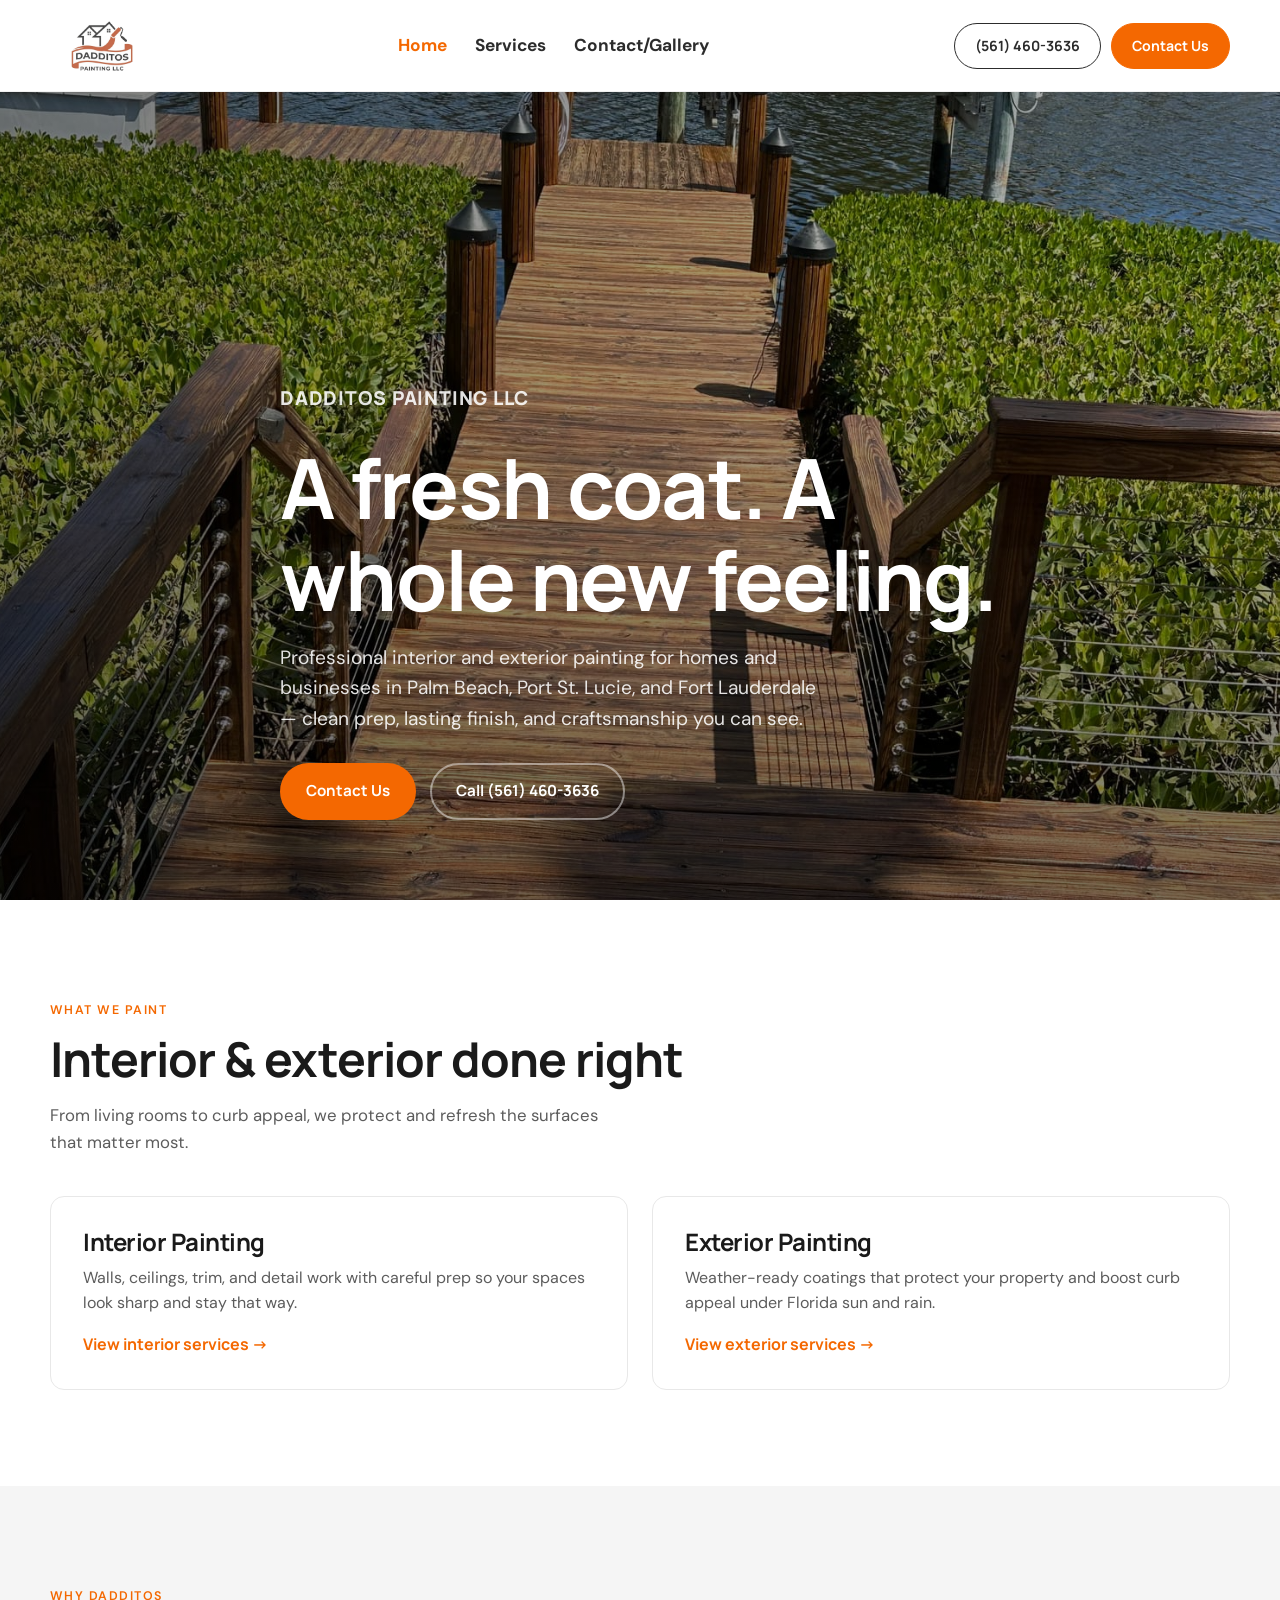
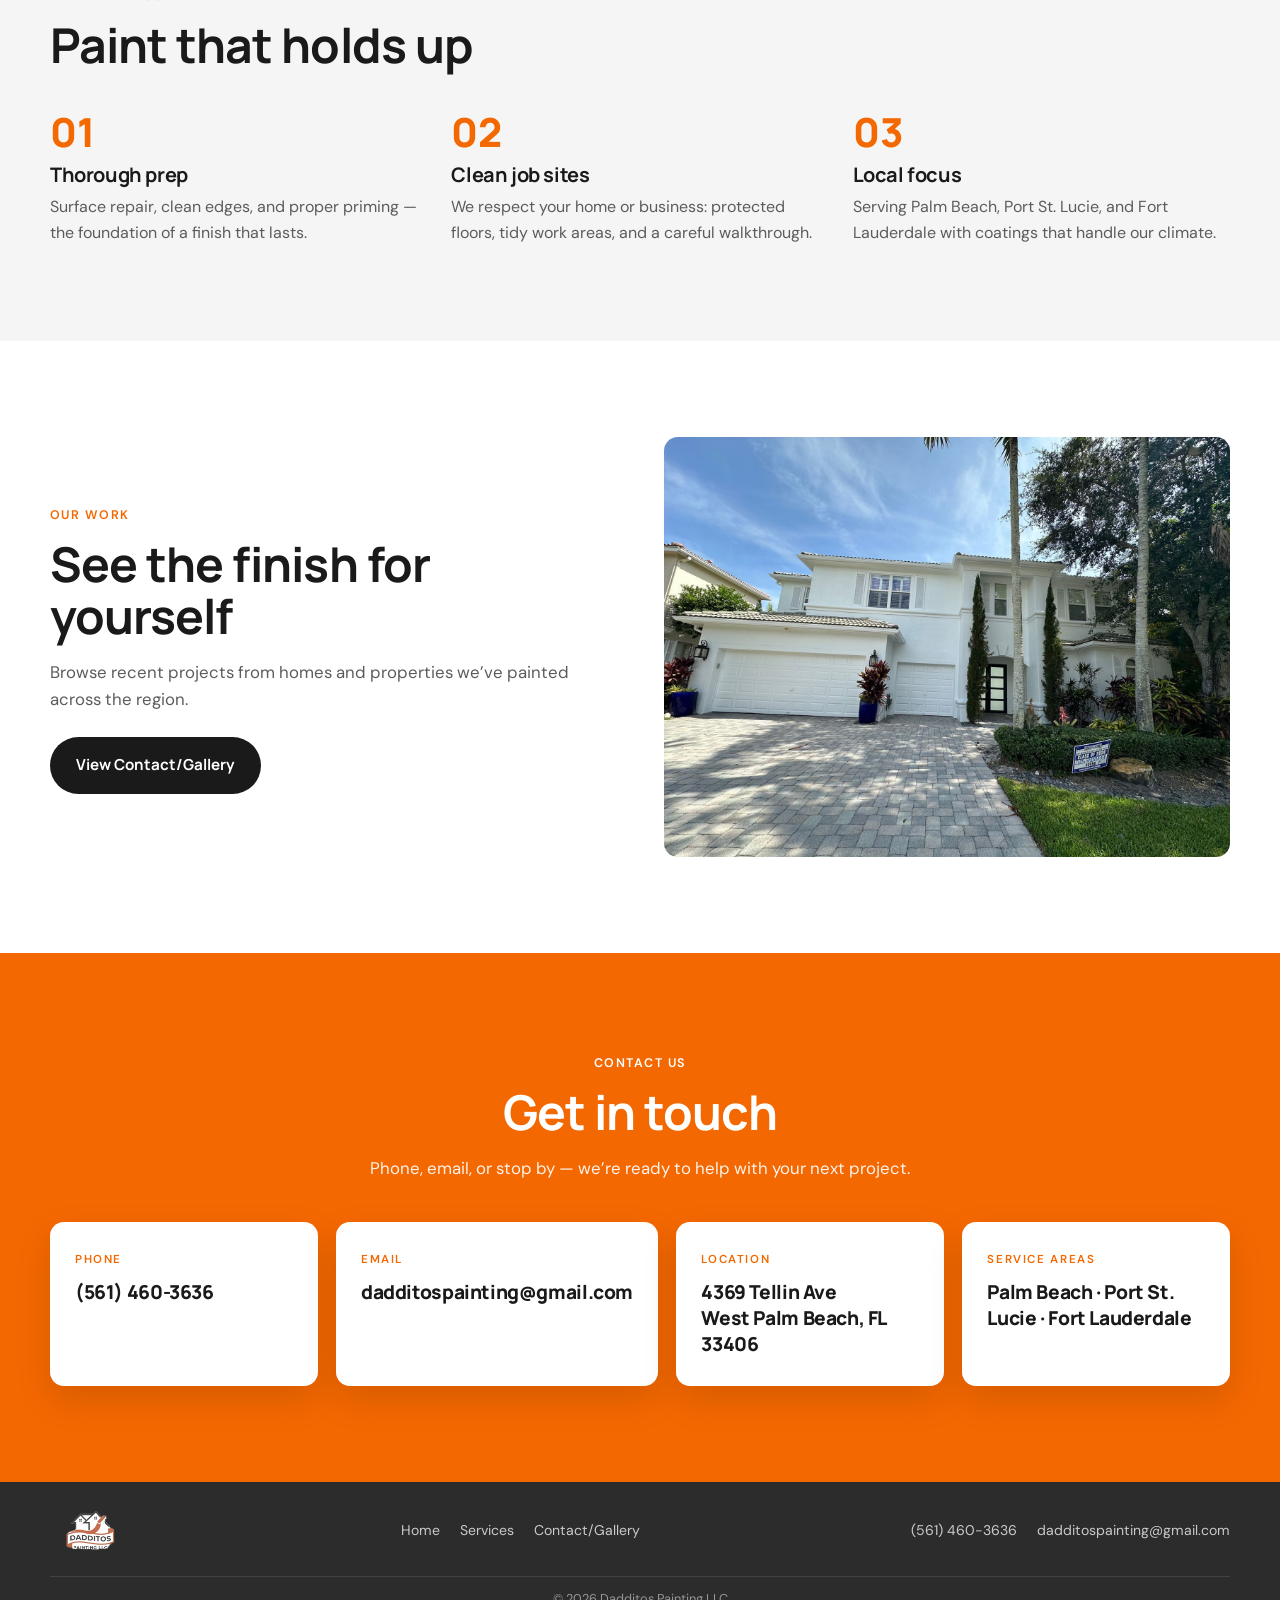
==== index.html @ e8a84ab6 "Website Setup & Design" ====
<!DOCTYPE html>
<html lang="en">
  <head>
    <meta charset="UTF-8" />
    <meta name="viewport" content="width=device-width, initial-scale=1" />
    <title>Dadditos Painting LLC | Interior & Exterior Painting in Palm Beach, Port St. Lucie & Fort Lauderdale</title>
    <meta
      name="description"
      content="Dadditos Painting LLC provides professional interior and exterior painting in Palm Beach, Port St. Lucie, and Fort Lauderdale. Call (561) 460-3636."
    />
    <link rel="icon" href="favicon/favicon.ico" sizes="any" />
    <link rel="icon" type="image/png" sizes="48x48" href="favicon/favicon-48x48.png" />
    <link rel="icon" type="image/png" sizes="32x32" href="favicon/favicon-32x32.png" />
    <link rel="icon" type="image/png" sizes="16x16" href="favicon/favicon-16x16.png" />
    <link rel="apple-touch-icon" sizes="180x180" href="favicon/apple-touch-icon.png" />
    <link rel="manifest" href="favicon/site.webmanifest" />
    <link rel="preconnect" href="https://fonts.googleapis.com" />
    <link rel="preconnect" href="https://fonts.gstatic.com" crossorigin />
    <link
      href="https://fonts.googleapis.com/css2?family=DM+Sans:ital,opsz,wght@0,9..40,400;0,9..40,500;0,9..40,600;0,9..40,700;1,9..40,400&family=Manrope:wght@500;600;700;800&display=swap"
      rel="stylesheet"
    />
    <link rel="stylesheet" href="css/styles.css" />
  </head>
  <body>
    <header class="site-header">
      <div class="container nav">
        <a class="logo" href="index.html" aria-label="Dadditos Painting LLC home">
          <img src="assets/logo.png" alt="Dadditos Painting LLC logo" />
          <span class="logo-text">Dadditos<span>Painting LLC</span></span>
        </a>
        <nav class="nav-links" aria-label="Primary">
          <a class="active" href="index.html">Home</a>
          <a href="services.html">Services</a>
          <a href="gallery.html">Contact/Gallery</a>
        </nav>
        <div class="nav-cta">
          <a class="pill pill-outline" href="tel:+15614603636">(561) 460-3636</a>
          <a class="pill pill-orange" href="gallery.html#contact">Contact Us</a>
        </div>
        <button class="nav-toggle" type="button" aria-label="Open menu" aria-expanded="false">
          <span></span><span></span><span></span>
        </button>
      </div>
    </header>

    <main>
      <section class="hero">
        <div class="hero-media" aria-hidden="true">
          <img class="is-active" src="assets/gallery/IMG_4411.jpg" alt="" />
          <img src="assets/gallery/IMG_8483.jpg" alt="" />
          <img src="assets/gallery/IMG_2329.jpg" alt="" />
        </div>
        <div class="hero-overlay" aria-hidden="true"></div>
        <div class="container hero-content">
          <p class="brand-mark">Dadditos Painting LLC</p>
          <h1>A fresh coat. A whole new feeling.</h1>
          <p>
            Professional interior and exterior painting for homes and businesses in Palm Beach, Port St. Lucie,
            and Fort Lauderdale — clean prep, lasting finish, and craftsmanship you can see.
          </p>
          <div class="btn-group">
            <a class="btn btn-primary" href="gallery.html#contact">Contact Us</a>
            <a class="btn btn-ghost" href="tel:+15614603636">Call (561) 460-3636</a>
          </div>
        </div>
      </section>

      <section class="section">
        <div class="container">
          <div class="section-head reveal">
            <span class="eyebrow">What we paint</span>
            <h2 class="section-title">Interior & exterior done right</h2>
            <p class="section-lead">
              From living rooms to curb appeal, we protect and refresh the surfaces that matter most.
            </p>
          </div>
          <div class="grid-2">
            <a class="service-link reveal" href="services.html#interior">
              <h3>Interior Painting</h3>
              <p>
                Walls, ceilings, trim, and detail work with careful prep so your spaces look sharp and stay
                that way.
              </p>
              <span class="more">View interior services →</span>
            </a>
            <a class="service-link reveal" href="services.html#exterior">
              <h3>Exterior Painting</h3>
              <p>
                Weather-ready coatings that protect your property and boost curb appeal under Florida sun and rain.
              </p>
              <span class="more">View exterior services →</span>
            </a>
          </div>
        </div>
      </section>

      <section class="section bg-gray">
        <div class="container">
          <div class="section-head reveal">
            <span class="eyebrow">Why Dadditos</span>
            <h2 class="section-title">Paint that holds up</h2>
          </div>
          <div class="grid-3">
            <div class="feature-block reveal">
              <div class="feature-num">01</div>
              <h3>Thorough prep</h3>
              <p>Surface repair, clean edges, and proper priming — the foundation of a finish that lasts.</p>
            </div>
            <div class="feature-block reveal">
              <div class="feature-num">02</div>
              <h3>Clean job sites</h3>
              <p>We respect your home or business: protected floors, tidy work areas, and a careful walkthrough.</p>
            </div>
            <div class="feature-block reveal">
              <div class="feature-num">03</div>
              <h3>Local focus</h3>
              <p>Serving Palm Beach, Port St. Lucie, and Fort Lauderdale with coatings that handle our climate.</p>
            </div>
          </div>
        </div>
      </section>

      <section class="section">
        <div class="container split">
          <div class="split-text reveal">
            <span class="eyebrow">Our work</span>
            <h2 class="section-title">See the finish for yourself</h2>
            <p class="section-lead" style="margin-bottom: 1.5rem">
              Browse recent projects from homes and properties we’ve painted across the region.
            </p>
            <a class="btn btn-dark" href="gallery.html">View Contact/Gallery</a>
          </div>
          <div class="split-media reveal">
            <img src="assets/gallery/IMG_2331.jpg" alt="Completed painting project by Dadditos Painting" />
          </div>
        </div>
      </section>

      <section class="section bg-orange" id="home-contact">
        <div class="container">
          <div class="section-head reveal" style="text-align: center; margin-inline: auto">
            <span class="eyebrow" style="color: #fff">Contact us</span>
            <h2 class="section-title" style="color: #fff">Get in touch</h2>
            <p class="section-lead" style="color: rgba(255, 255, 255, 0.92); margin-inline: auto">
              Phone, email, or stop by — we’re ready to help with your next project.
            </p>
          </div>
          <div class="quote-contact reveal">
            <div class="quote-card">
              <span class="eyebrow">Phone</span>
              <a class="quote-value" href="tel:+15614603636">(561) 460-3636</a>
            </div>
            <div class="quote-card">
              <span class="eyebrow">Email</span>
              <a class="quote-value" href="mailto:dadditospainting@gmail.com">dadditospainting@gmail.com</a>
            </div>
            <div class="quote-card">
              <span class="eyebrow">Location</span>
              <p class="quote-value">
                4369 Tellin Ave<br />
                West Palm Beach, FL 33406
              </p>
            </div>
            <div class="quote-card">
              <span class="eyebrow">Service areas</span>
              <p class="quote-value">Palm Beach · Port St. Lucie · Fort Lauderdale</p>
            </div>
          </div>
        </div>
      </section>
    </main>

    <footer class="site-footer">
      <div class="container footer-compact">
        <a class="logo" href="index.html">
          <img src="assets/logo.png" alt="" />
        </a>
        <div class="footer-links">
          <a href="index.html">Home</a>
          <a href="services.html">Services</a>
          <a href="gallery.html">Contact/Gallery</a>
        </div>
        <div class="footer-contact">
          <a href="tel:+15614603636">(561) 460-3636</a>
          <a href="mailto:dadditospainting@gmail.com">dadditospainting@gmail.com</a>
        </div>
        <p class="footer-copy">&copy; <span id="year"></span> Dadditos Painting LLC</p>
      </div>
    </footer>

    <script>
      document.getElementById("year").textContent = new Date().getFullYear();
    </script>
    <script src="js/main.js"></script>
  </body>
</html>
---- css/styles.css ----
/* Dadditos Painting LLC — shared styles */
:root {
  --orange: #f46801;
  --orange-dark: #d45700;
  --orange-soft: #fff3eb;
  --black: #1a1a1a;
  --charcoal: #2c2c2c;
  --muted: #5c5c5c;
  --white: #ffffff;
  --gray: #f5f5f5;
  --gray-border: #e8e8e8;
  --radius: 14px;
  --radius-sm: 10px;
  --shadow: 0 20px 50px rgba(0, 0, 0, 0.12);
  --nav-h: 92px;
  --font-display: "Manrope", system-ui, sans-serif;
  --font-body: "DM Sans", system-ui, sans-serif;
  --max: 1180px;
  --ease: cubic-bezier(0.22, 1, 0.36, 1);
}

*,
*::before,
*::after {
  box-sizing: border-box;
  margin: 0;
  padding: 0;
}

html {
  scroll-behavior: smooth;
}

body {
  font-family: var(--font-body);
  color: var(--black);
  background: var(--white);
  line-height: 1.6;
  -webkit-font-smoothing: antialiased;
  overflow-x: hidden;
}

img {
  max-width: 100%;
  display: block;
}

a {
  color: inherit;
  text-decoration: none;
}

ul {
  list-style: none;
}

button,
input,
select,
textarea {
  font: inherit;
}

.container {
  width: min(100% - 2.5rem, var(--max));
  margin-inline: auto;
}

/* Typography */
h1,
h2,
h3,
.display {
  font-family: var(--font-display);
  font-weight: 700;
  line-height: 1.1;
  letter-spacing: -0.02em;
}

.eyebrow {
  display: inline-block;
  font-size: 0.78rem;
  font-weight: 600;
  letter-spacing: 0.12em;
  text-transform: uppercase;
  color: var(--orange);
  margin-bottom: 0.75rem;
}

.section-title {
  font-size: clamp(2rem, 4vw, 3rem);
  margin-bottom: 1rem;
}

.section-lead {
  color: var(--muted);
  font-size: 1.05rem;
  max-width: 36rem;
}

/* Buttons */
.btn {
  display: inline-flex;
  align-items: center;
  justify-content: center;
  gap: 0.5rem;
  padding: 0.9rem 1.5rem;
  border-radius: 999px;
  border: 2px solid transparent;
  font-family: var(--font-display);
  font-weight: 700;
  font-size: 0.95rem;
  cursor: pointer;
  transition: transform 0.25s var(--ease), background 0.25s, color 0.25s, border-color 0.25s;
}

.btn:hover {
  transform: translateY(-2px);
}

.btn-primary {
  background: var(--orange);
  color: var(--white);
}

.btn-primary:hover {
  background: var(--orange-dark);
}

.btn-dark {
  background: var(--black);
  color: var(--white);
}

.btn-dark:hover {
  background: var(--charcoal);
}

.btn-ghost {
  background: transparent;
  color: var(--white);
  border-color: rgba(255, 255, 255, 0.45);
}

.btn-ghost:hover {
  background: rgba(255, 255, 255, 0.1);
  border-color: var(--white);
}

.btn-outline {
  background: transparent;
  color: var(--black);
  border-color: var(--black);
}

.btn-outline:hover {
  background: var(--black);
  color: var(--white);
}

.btn-group {
  display: flex;
  flex-wrap: wrap;
  gap: 0.85rem;
}

/* Header */
.site-header {
  position: sticky;
  top: 0;
  z-index: 100;
  height: var(--nav-h);
  background: rgba(255, 255, 255, 0.92);
  backdrop-filter: blur(12px);
  border-bottom: 1px solid rgba(0, 0, 0, 0.06);
}

.nav {
  height: var(--nav-h);
  display: flex;
  align-items: center;
  justify-content: space-between;
  gap: 1rem;
}

.logo {
  display: flex;
  align-items: center;
  gap: 0.65rem;
  font-family: var(--font-display);
  font-weight: 800;
  font-size: 1rem;
  letter-spacing: -0.02em;
}

.logo img {
  height: 72px;
  width: auto;
}

.logo-text {
  display: none;
}

.nav-links {
  display: flex;
  align-items: center;
  gap: 1.75rem;
}

.nav-links a {
  font-size: 1.08rem;
  font-weight: 700;
  color: var(--charcoal);
  position: relative;
}

.nav-links a:hover,
.nav-links a.active {
  color: var(--orange);
}

.nav-cta {
  display: flex;
  align-items: center;
  gap: 0.65rem;
}

.pill {
  display: inline-flex;
  align-items: center;
  justify-content: center;
  padding: 0.65rem 1.25rem;
  border-radius: 999px;
  font-family: var(--font-display);
  font-weight: 700;
  font-size: 0.88rem;
  white-space: nowrap;
  transition: transform 0.25s var(--ease), background 0.25s, color 0.25s, border-color 0.25s;
}

.pill:hover {
  transform: translateY(-1px);
}

.pill-outline {
  background: var(--white);
  color: var(--charcoal);
  border: 1.5px solid var(--charcoal);
}

.pill-outline:hover {
  border-color: var(--orange);
  color: var(--orange);
}

.pill-orange {
  background: var(--orange);
  color: var(--white);
  border: 1.5px solid var(--orange);
}

.pill-orange:hover {
  background: var(--orange-dark);
  border-color: var(--orange-dark);
}

.nav-toggle {
  display: none;
  width: 44px;
  height: 44px;
  border: 0;
  background: var(--gray);
  border-radius: 10px;
  cursor: pointer;
  place-items: center;
}

.nav-toggle span {
  display: block;
  width: 18px;
  height: 2px;
  background: var(--black);
  margin: 4px auto;
  transition: 0.2s;
}

/* Hero */
.hero {
  position: relative;
  min-height: calc(100vh - var(--nav-h));
  display: grid;
  align-items: end;
  color: var(--white);
  overflow: hidden;
  background: var(--black);
}

.hero-media {
  position: absolute;
  inset: 0;
  z-index: 0;
}

.hero-media img {
  position: absolute;
  inset: 0;
  width: 100%;
  height: 100%;
  object-fit: cover;
  opacity: 0;
  transform: scale(1.04);
  transition: opacity 1.4s var(--ease), transform 8s var(--ease);
}

.hero-media img.is-active {
  opacity: 1;
  transform: scale(1.08);
}

.hero-overlay {
  position: absolute;
  inset: 0;
  z-index: 1;
  background:
    linear-gradient(120deg, rgba(0, 0, 0, 0.52) 0%, rgba(0, 0, 0, 0.36) 45%, rgba(0, 0, 0, 0.26) 100%),
    linear-gradient(to top, rgba(0, 0, 0, 0.35), transparent 65%);
  pointer-events: none;
}

.hero-content {
  position: relative;
  z-index: 2;
  padding: clamp(3rem, 8vw, 6rem) 0 clamp(3.5rem, 7vw, 5rem);
  max-width: 720px;
}

.brand-mark {
  font-family: var(--font-display);
  font-size: clamp(1.15rem, 2.5vw, 1.5rem);
  font-weight: 800;
  letter-spacing: 0.04em;
  text-transform: uppercase;
  margin-bottom: 1rem;
  color: var(--orange);
}

.hero h1 {
  font-size: clamp(2.8rem, 7vw, 5.2rem);
  margin-bottom: 1.1rem;
  text-wrap: balance;
}

.hero p {
  font-size: clamp(1.05rem, 2vw, 1.2rem);
  color: rgba(255, 255, 255, 0.88);
  max-width: 34rem;
  margin-bottom: 1.75rem;
}

/* Sections */
.section {
  padding: clamp(3.5rem, 8vw, 6rem) 0;
}

.section-head {
  margin-bottom: 2.5rem;
}

.bg-gray {
  background: var(--gray);
}

.bg-orange {
  background: var(--orange);
  color: var(--white);
}

.bg-dark {
  background: var(--black);
  color: var(--white);
}

/* Service cards / teasers — interaction containers only */
.grid-2 {
  display: grid;
  grid-template-columns: repeat(2, 1fr);
  gap: 1.5rem;
}

.grid-3 {
  display: grid;
  grid-template-columns: repeat(3, 1fr);
  gap: 1.5rem;
}

.service-link {
  display: block;
  padding: 2rem;
  background: var(--white);
  border: 1px solid var(--gray-border);
  border-radius: var(--radius);
  transition: border-color 0.25s, transform 0.25s var(--ease), box-shadow 0.25s;
}

.service-link:hover {
  border-color: var(--orange);
  transform: translateY(-4px);
  box-shadow: var(--shadow);
}

.service-link h3 {
  font-size: 1.5rem;
  margin-bottom: 0.6rem;
}

.service-link p {
  color: var(--muted);
  margin-bottom: 1rem;
}

.service-link .more {
  color: var(--orange);
  font-weight: 700;
  font-family: var(--font-display);
}

.feature-block h3 {
  font-size: 1.25rem;
  margin-bottom: 0.5rem;
}

.feature-block p {
  color: var(--muted);
}

.feature-num {
  font-family: var(--font-display);
  font-size: 2.5rem;
  font-weight: 800;
  color: var(--orange);
  line-height: 1;
  margin-bottom: 0.75rem;
}

/* Split service detail */
.split {
  display: grid;
  grid-template-columns: 1fr 1fr;
  gap: 3rem;
  align-items: center;
}

.split img {
  width: 100%;
  height: min(420px, 55vw);
  object-fit: cover;
  border-radius: var(--radius);
}

.split.reverse .split-text {
  order: 2;
}

.split.reverse .split-media {
  order: 1;
}

.process {
  display: grid;
  grid-template-columns: repeat(4, 1fr);
  gap: 1.25rem;
  counter-reset: step;
}

.process-step {
  padding: 1.5rem;
  background: var(--white);
  border-radius: var(--radius);
  border-top: 3px solid var(--orange);
}

.process-step::before {
  counter-increment: step;
  content: "0" counter(step);
  display: block;
  font-family: var(--font-display);
  font-weight: 800;
  font-size: 1.4rem;
  color: var(--orange);
  margin-bottom: 0.75rem;
}

.process-step h3 {
  font-size: 1.1rem;
  margin-bottom: 0.4rem;
}

.process-step p {
  color: var(--muted);
  font-size: 0.95rem;
}

/* Area / CTA bands */
.cta-band {
  text-align: center;
}

.cta-band h2 {
  font-size: clamp(2rem, 4vw, 3rem);
  margin-bottom: 0.85rem;
}

.cta-band p {
  max-width: 34rem;
  margin: 0 auto 1.75rem;
  opacity: 0.92;
}

.area-strip {
  display: flex;
  flex-wrap: wrap;
  gap: 0.65rem;
  justify-content: center;
}

.area-pill {
  padding: 0.45rem 0.9rem;
  border-radius: 999px;
  background: rgba(255, 255, 255, 0.15);
  border: 1px solid rgba(255, 255, 255, 0.25);
  font-size: 0.88rem;
  font-weight: 500;
}

/* Gallery */
.gallery-grid {
  display: grid;
  grid-template-columns: repeat(3, 1fr);
  gap: 1rem;
}

.gallery-item {
  position: relative;
  border: 0;
  padding: 0;
  cursor: pointer;
  border-radius: var(--radius-sm);
  overflow: hidden;
  background: var(--gray);
  aspect-ratio: 4 / 3;
}

.gallery-item img {
  width: 100%;
  height: 100%;
  object-fit: cover;
  transition: transform 0.45s var(--ease);
}

.gallery-item:hover img {
  transform: scale(1.05);
}

.gallery-item:nth-child(5),
.gallery-item:nth-child(11) {
  grid-row: span 2;
  aspect-ratio: auto;
  min-height: 100%;
}

.lightbox {
  position: fixed;
  inset: 0;
  z-index: 200;
  background: rgba(0, 0, 0, 0.92);
  display: grid;
  place-items: center;
  padding: 1.5rem;
  opacity: 0;
  pointer-events: none;
  transition: opacity 0.25s;
}

.lightbox.open {
  opacity: 1;
  pointer-events: auto;
}

.lightbox img {
  max-width: min(1100px, 100%);
  max-height: 85vh;
  object-fit: contain;
  border-radius: 8px;
}

.lightbox-close,
.lightbox-nav {
  position: absolute;
  border: 0;
  background: rgba(255, 255, 255, 0.12);
  color: var(--white);
  width: 48px;
  height: 48px;
  border-radius: 50%;
  cursor: pointer;
  font-size: 1.4rem;
  display: grid;
  place-items: center;
}

.lightbox-close {
  top: 1.25rem;
  right: 1.25rem;
}

.lightbox-prev {
  left: 1rem;
  top: 50%;
  transform: translateY(-50%);
}

.lightbox-next {
  right: 1rem;
  top: 50%;
  transform: translateY(-50%);
}

/* Contact */
.contact-layout {
  display: grid;
  grid-template-columns: 1.2fr 0.8fr;
  gap: 2.5rem;
  align-items: start;
}

.contact-form {
  display: grid;
  gap: 1rem;
}

.form-row {
  display: grid;
  grid-template-columns: 1fr 1fr;
  gap: 1rem;
}

.field label {
  display: block;
  font-size: 0.88rem;
  font-weight: 600;
  margin-bottom: 0.4rem;
}

.field input,
.field select,
.field textarea {
  width: 100%;
  padding: 0.85rem 1rem;
  border: 1px solid var(--gray-border);
  border-radius: var(--radius-sm);
  background: var(--white);
  color: var(--black);
  transition: border-color 0.2s, box-shadow 0.2s;
}

.field input:focus,
.field select:focus,
.field textarea:focus {
  outline: none;
  border-color: var(--orange);
  box-shadow: 0 0 0 3px rgba(244, 104, 1, 0.15);
}

.field textarea {
  min-height: 140px;
  resize: vertical;
}

.form-status {
  min-height: 1.4rem;
  font-size: 0.92rem;
  font-weight: 600;
}

.form-status.success {
  color: #1b7a3d;
}

.form-status.error {
  color: #b42318;
}

.contact-aside {
  background: var(--black);
  color: var(--white);
  padding: 2rem;
  border-radius: var(--radius);
}

.contact-aside h2 {
  font-size: 1.6rem;
  margin-bottom: 1.25rem;
}

.contact-meta {
  display: grid;
  gap: 1.25rem;
}

.contact-meta dt {
  font-size: 0.75rem;
  text-transform: uppercase;
  letter-spacing: 0.1em;
  color: var(--orange);
  margin-bottom: 0.25rem;
}

.contact-meta dd {
  color: rgba(255, 255, 255, 0.9);
}

.contact-meta a:hover {
  color: var(--orange);
}

/* Page hero (inner pages) */
.page-hero {
  background: var(--black);
  color: var(--white);
  padding: clamp(3rem, 7vw, 4.5rem) 0;
  position: relative;
  overflow: hidden;
}

.page-hero::after {
  content: "";
  position: absolute;
  inset: auto -10% -40% auto;
  width: 420px;
  height: 420px;
  background: radial-gradient(circle, rgba(244, 104, 1, 0.45), transparent 70%);
  pointer-events: none;
}

.page-hero h1 {
  font-size: clamp(2.4rem, 5vw, 3.6rem);
  margin-bottom: 0.75rem;
}

.page-hero p {
  color: rgba(255, 255, 255, 0.8);
  max-width: 36rem;
  font-size: 1.05rem;
}

/* Contact block on gallery page */
.contact-hero {
  position: relative;
  overflow: hidden;
  background: var(--black);
}

.contact-hero::after {
  display: none;
}

.contact-hero-media {
  position: absolute;
  inset: 0;
}

.contact-hero-media img {
  width: 100%;
  height: 100%;
  object-fit: cover;
}

.contact-hero-dim {
  position: absolute;
  inset: 0;
  background:
    linear-gradient(120deg, rgba(0, 0, 0, 0.78) 0%, rgba(0, 0, 0, 0.55) 55%, rgba(0, 0, 0, 0.45) 100%),
    linear-gradient(to top, rgba(0, 0, 0, 0.55), transparent 60%);
}

.contact-hero-content {
  position: relative;
  z-index: 1;
}

.contact-hero .eyebrow {
  color: #fdca49;
}

.contact-hero h1 {
  letter-spacing: -0.03em;
}

.contact-hero p {
  font-size: clamp(1.05rem, 2vw, 1.2rem);
  max-width: 32rem;
  color: rgba(255, 255, 255, 0.88);
}

.contact-section {
  padding-top: clamp(2.5rem, 5vw, 3.5rem);
  padding-bottom: clamp(2.5rem, 5vw, 3.5rem);
}

.quote-contact {
  display: grid;
  grid-template-columns: repeat(4, 1fr);
  gap: 1.15rem;
}

.quote-card {
  padding: 1.75rem 1.5rem;
  background: var(--white);
  border: 1px solid rgba(255, 255, 255, 0.35);
  border-radius: var(--radius);
  box-shadow: 0 14px 36px rgba(0, 0, 0, 0.12);
  transition: transform 0.25s var(--ease), box-shadow 0.25s;
}

.quote-card:hover {
  transform: translateY(-3px);
  box-shadow: 0 20px 44px rgba(0, 0, 0, 0.16);
}

.quote-card .eyebrow {
  display: block;
  margin-bottom: 0.65rem;
  font-size: 0.72rem;
  letter-spacing: 0.14em;
}

.quote-value {
  font-family: var(--font-display);
  font-weight: 800;
  font-size: clamp(1.05rem, 1.5vw, 1.2rem);
  line-height: 1.35;
  color: var(--black);
  letter-spacing: -0.02em;
}

a.quote-value:hover {
  color: var(--orange);
}

/* Footer */
.site-footer {
  background: var(--charcoal);
  color: rgba(255, 255, 255, 0.85);
  padding: 1.25rem 0;
}

.footer-compact {
  display: flex;
  flex-wrap: wrap;
  align-items: center;
  justify-content: space-between;
  gap: 0.85rem 1.5rem;
}

.footer-compact .logo img {
  height: 56px;
}

.footer-links,
.footer-contact {
  display: flex;
  flex-wrap: wrap;
  gap: 0.85rem 1.25rem;
  align-items: center;
}

.footer-links a,
.footer-contact a {
  font-size: 0.88rem;
  color: rgba(255, 255, 255, 0.75);
}

.footer-links a:hover,
.footer-contact a:hover {
  color: var(--orange);
}

.footer-copy {
  font-size: 0.8rem;
  color: rgba(255, 255, 255, 0.5);
  width: 100%;
  text-align: center;
  margin-top: 0.25rem;
  padding-top: 0.75rem;
  border-top: 1px solid rgba(255, 255, 255, 0.1);
}

/* Motion */
.reveal {
  opacity: 0;
  transform: translateY(24px);
  transition: opacity 0.7s var(--ease), transform 0.7s var(--ease);
}

.reveal.visible {
  opacity: 1;
  transform: none;
}

/* Mobile */
@media (max-width: 900px) {
  .nav-links {
    display: none;
  }

  .nav-toggle {
    display: grid;
  }

  .nav.open .nav-links {
    display: flex;
    flex-direction: column;
    align-items: stretch;
    position: absolute;
    top: var(--nav-h);
    left: 0;
    right: 0;
    background: var(--white);
    padding: 1.25rem 1.25rem 1.75rem;
    border-bottom: 1px solid var(--gray-border);
    gap: 0.15rem;
    box-shadow: var(--shadow);
  }

  .nav.open .nav-links a {
    padding: 0.85rem 0.25rem;
    font-size: 1.05rem;
    font-weight: 600;
    border-bottom: 1px solid var(--gray-border);
  }

  .nav.open .nav-links > a:last-of-type {
    border-bottom: 0;
  }

  .nav-cta .pill {
    padding: 0.5rem 0.9rem;
    font-size: 0.78rem;
  }

  .grid-2,
  .grid-3,
  .split,
  .process,
  .contact-layout,
  .quote-contact,
  .form-row {
    grid-template-columns: 1fr;
  }

  .split.reverse .split-text,
  .split.reverse .split-media {
    order: initial;
  }

  .gallery-grid {
    grid-template-columns: repeat(2, 1fr);
  }

  .gallery-item:nth-child(5),
  .gallery-item:nth-child(11) {
    grid-row: span 1;
  }

  .logo img {
    height: 58px;
  }

  .footer-compact {
    justify-content: center;
    text-align: center;
  }

  .footer-links,
  .footer-contact {
    justify-content: center;
  }
}

@media (max-width: 560px) {
  .gallery-grid {
    grid-template-columns: 1fr;
  }

  .hero {
    min-height: 85vh;
  }

  .btn-group {
    flex-direction: column;
    align-items: stretch;
  }

  .nav-cta .pill-outline {
    display: none;
  }
}
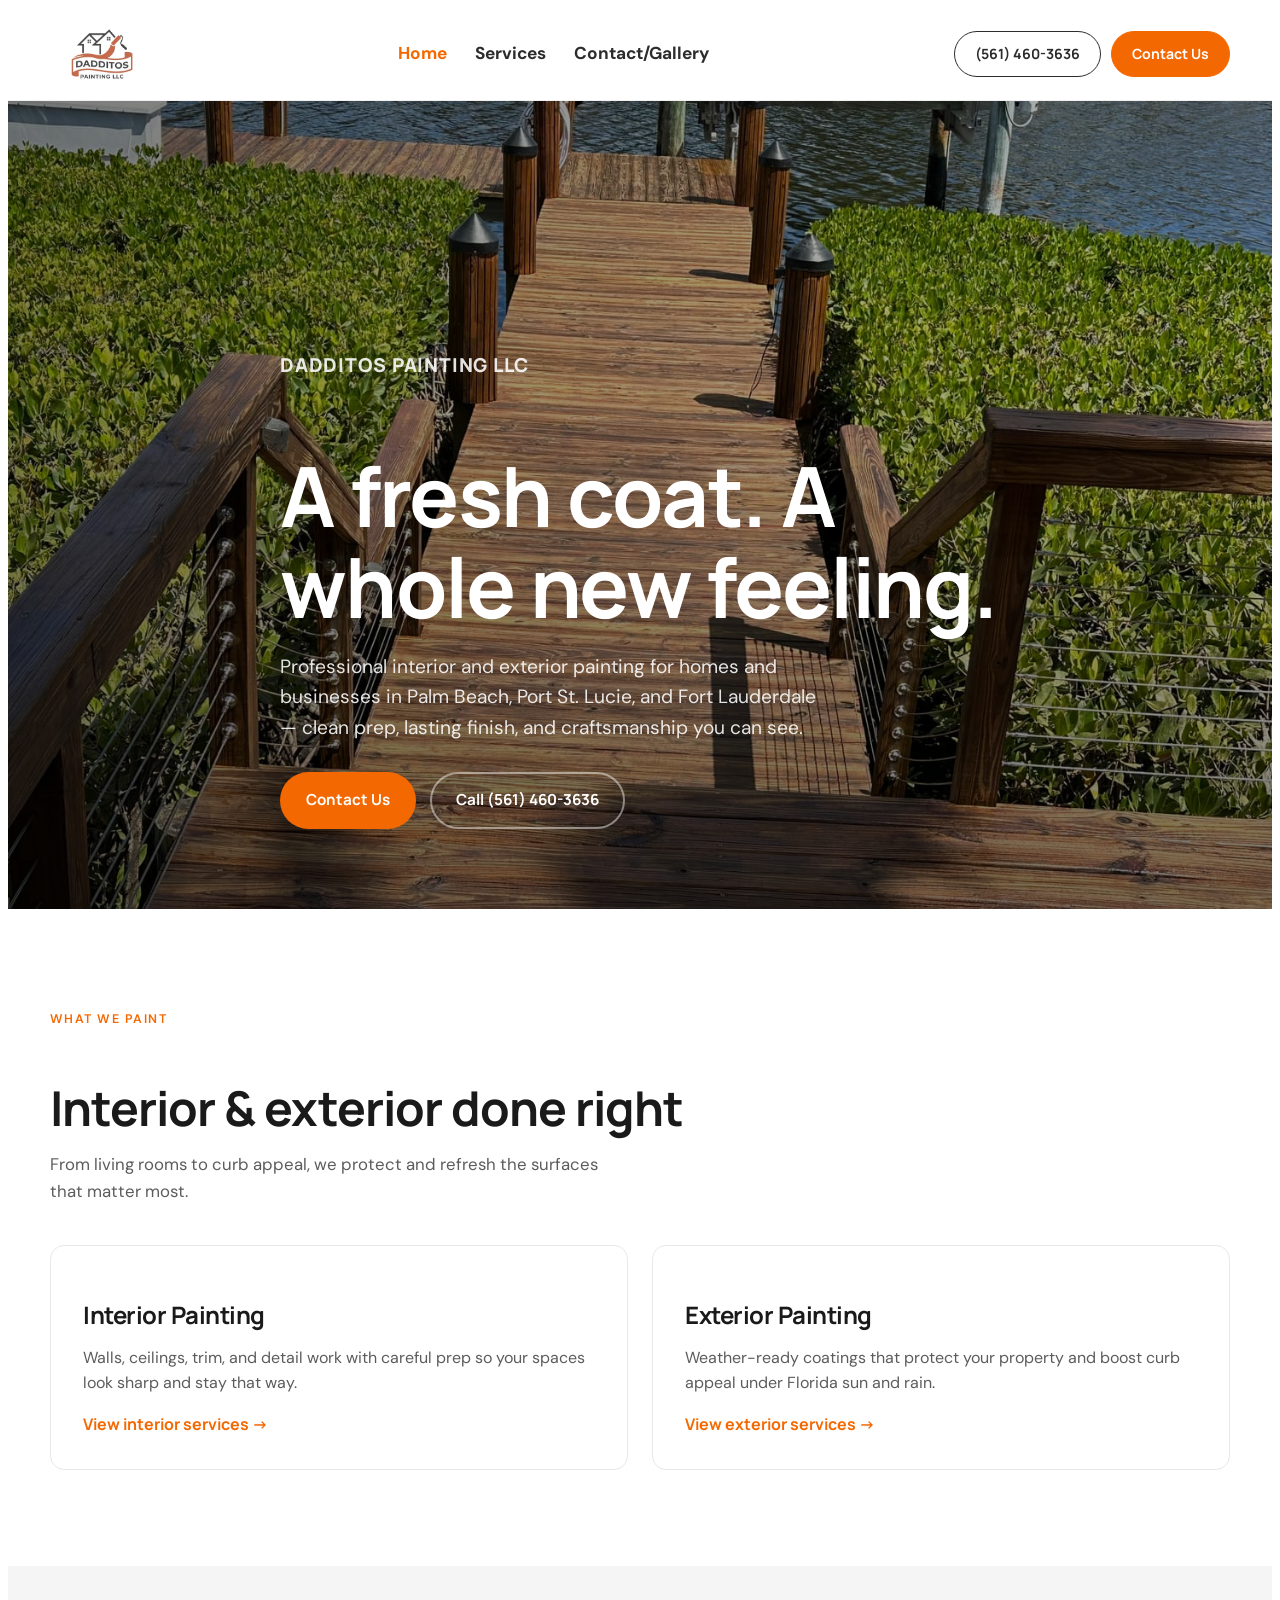
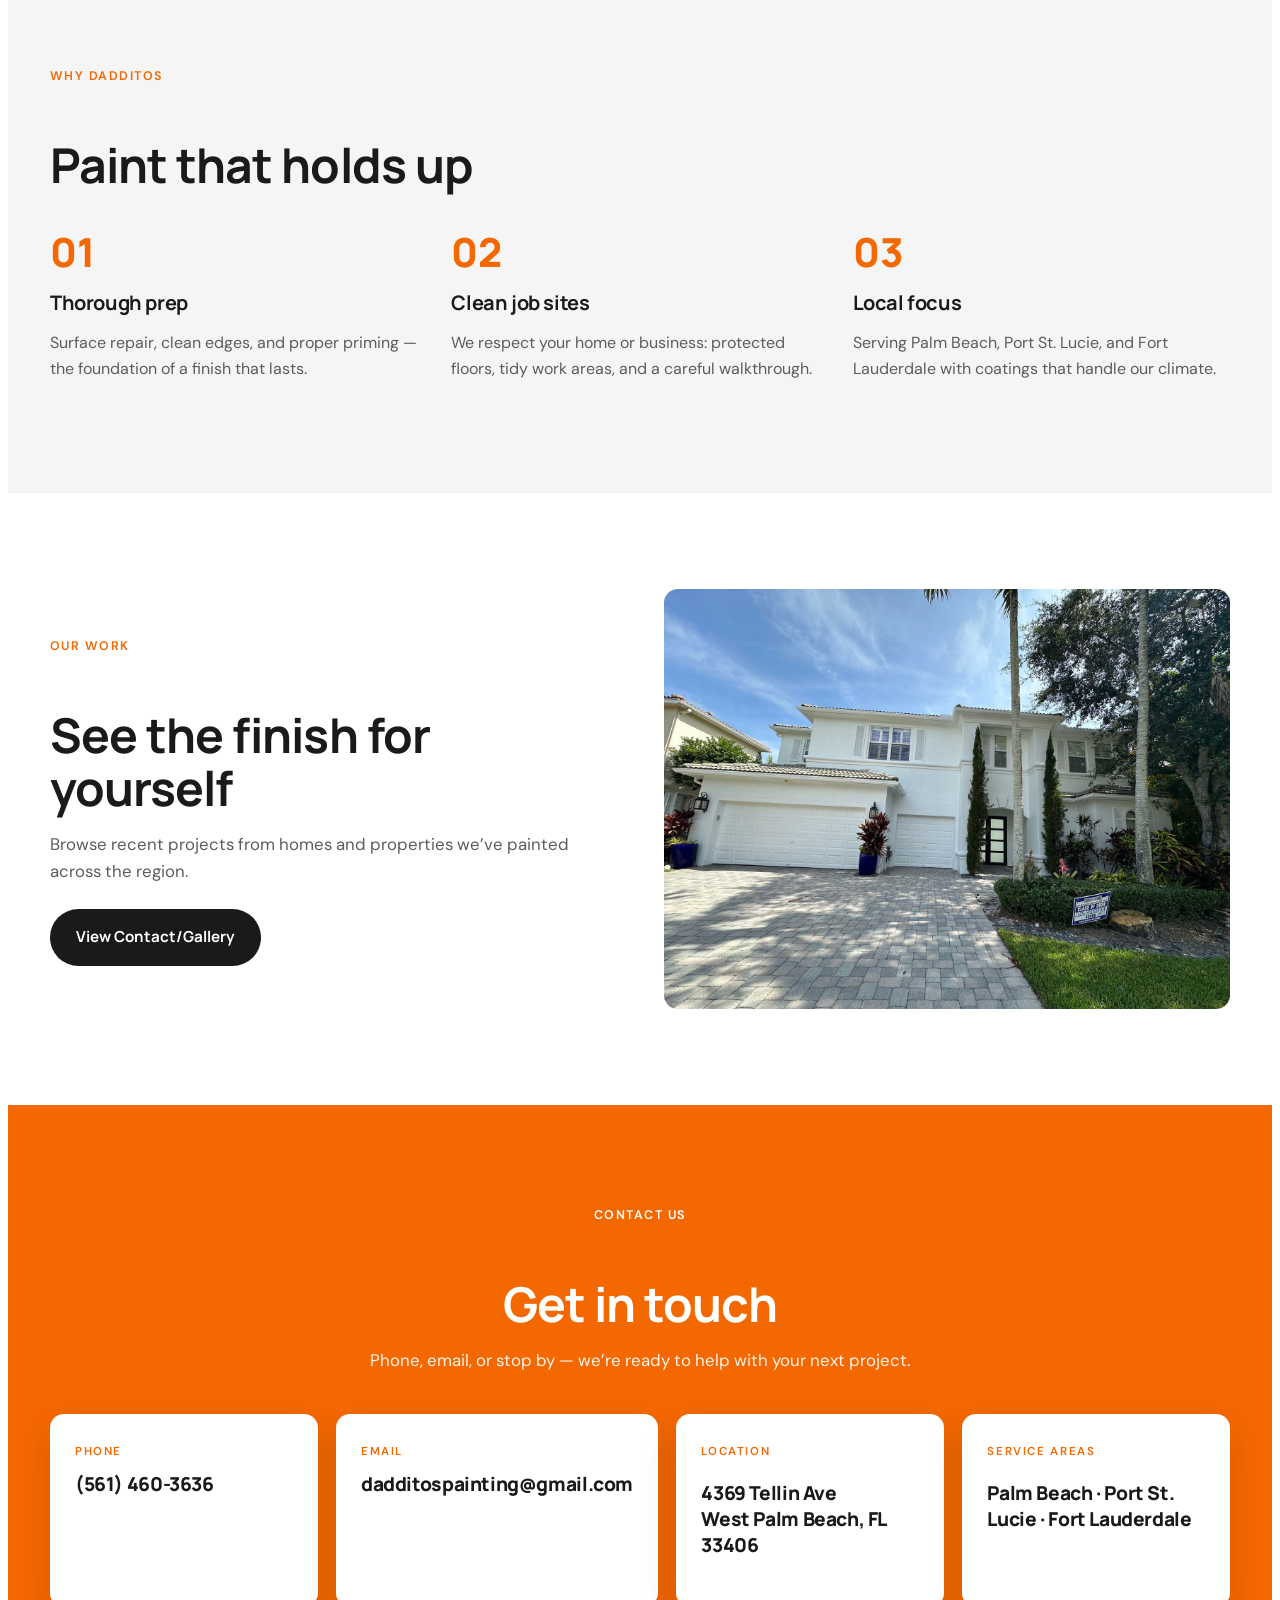
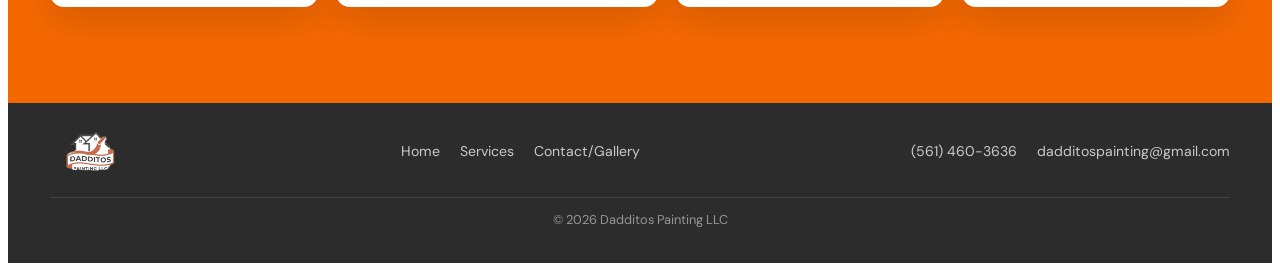
==== commit e0c80438: "Netlify changes" ====
--- a/index.html
+++ b/index.html
@@ -6,8 +6,35 @@
     <title>Dadditos Painting LLC | Interior & Exterior Painting in Palm Beach, Port St. Lucie & Fort Lauderdale</title>
     <meta
       name="description"
-      content="Dadditos Painting LLC provides professional interior and exterior painting in Palm Beach, Port St. Lucie, and Fort Lauderdale. Call (561) 460-3636."
-    />
+      content="Dadditos Painting LLC offers professional interior and exterior painting in Palm Beach, Port St. Lucie, and Fort Lauderdale. Free estimates. Call (561) 460-3636."
+    />
+    <meta
+      name="keywords"
+      content="painting contractor, interior painting, exterior painting, Palm Beach painter, Port St Lucie painting, Fort Lauderdale painting, house painter, Dadditos Painting LLC"
+    />
+    <meta name="author" content="Dadditos Painting LLC" />
+    <meta name="robots" content="index, follow" />
+    <meta name="geo.region" content="US-FL" />
+    <meta name="geo.placename" content="West Palm Beach" />
+    <meta name="theme-color" content="#F46801" />
+    <link rel="canonical" href="https://dadditospainting.com/" />
+    <meta property="og:type" content="website" />
+    <meta property="og:locale" content="en_US" />
+    <meta property="og:site_name" content="Dadditos Painting LLC" />
+    <meta property="og:title" content="Dadditos Painting LLC | Interior & Exterior Painting" />
+    <meta
+      property="og:description"
+      content="Professional interior and exterior painting in Palm Beach, Port St. Lucie, and Fort Lauderdale. Call (561) 460-3636."
+    />
+    <meta property="og:url" content="https://dadditospainting.com/" />
+    <meta property="og:image" content="https://dadditospainting.com/assets/logo.png" />
+    <meta name="twitter:card" content="summary_large_image" />
+    <meta name="twitter:title" content="Dadditos Painting LLC | Interior & Exterior Painting" />
+    <meta
+      name="twitter:description"
+      content="Professional interior and exterior painting in Palm Beach, Port St. Lucie, and Fort Lauderdale. Call (561) 460-3636."
+    />
+    <meta name="twitter:image" content="https://dadditospainting.com/assets/logo.png" />
     <link rel="icon" href="favicon/favicon.ico" sizes="any" />
     <link rel="icon" type="image/png" sizes="48x48" href="favicon/favicon-48x48.png" />
     <link rel="icon" type="image/png" sizes="32x32" href="favicon/favicon-32x32.png" />
@@ -21,8 +48,47 @@
       rel="stylesheet"
     />
     <link rel="stylesheet" href="css/styles.css" />
+    <script type="application/ld+json">
+      {
+        "@context": "https://schema.org",
+        "@type": "HousePainter",
+        "name": "Dadditos Painting LLC",
+        "image": "https://dadditospainting.com/assets/logo.png",
+        "url": "https://dadditospainting.com/",
+        "telephone": "+15614603636",
+        "email": "dadditospainting@gmail.com",
+        "priceRange": "$$",
+        "address": {
+          "@type": "PostalAddress",
+          "streetAddress": "4369 Tellin Ave",
+          "addressLocality": "West Palm Beach",
+          "addressRegion": "FL",
+          "postalCode": "33406",
+          "addressCountry": "US"
+        },
+        "geo": {
+          "@type": "GeoCoordinates",
+          "latitude": 26.7153,
+          "longitude": -80.0534
+        },
+        "areaServed": [
+          { "@type": "City", "name": "Palm Beach" },
+          { "@type": "City", "name": "Port St. Lucie" },
+          { "@type": "City", "name": "Fort Lauderdale" }
+        ],
+        "openingHoursSpecification": {
+          "@type": "OpeningHoursSpecification",
+          "dayOfWeek": ["Monday", "Tuesday", "Wednesday", "Thursday", "Friday", "Saturday"],
+          "opens": "08:00",
+          "closes": "18:00"
+        },
+        "sameAs": [],
+        "description": "Professional interior and exterior painting for homes and businesses in Palm Beach, Port St. Lucie, and Fort Lauderdale."
+      }
+    </script>
   </head>
   <body>
+    <a class="skip-link" href="#main">Skip to content</a>
     <header class="site-header">
       <div class="container nav">
         <a class="logo" href="index.html" aria-label="Dadditos Painting LLC home">
@@ -44,7 +110,7 @@
       </div>
     </header>
 
-    <main>
+    <main id="main">
       <section class="hero">
         <div class="hero-media" aria-hidden="true">
           <img class="is-active" src="assets/gallery/IMG_4411.jpg" alt="" />
--- a/css/styles.css
+++ b/css/styles.css
@@ -19,12 +19,42 @@
   --ease: cubic-bezier(0.22, 1, 0.36, 1);
 }
 
-*,
-*::before,
-*::after {
-  box-sizing: border-box;
-  margin: 0;
+.sr-only {
+  position: absolute;
+  width: 1px;
+  height: 1px;
   padding: 0;
+  margin: -1px;
+  overflow: hidden;
+  clip: rect(0, 0, 0, 0);
+  white-space: nowrap;
+  border: 0;
+}
+
+.skip-link {
+  position: absolute;
+  left: 1rem;
+  top: -100px;
+  z-index: 1000;
+  background: var(--orange);
+  color: var(--white);
+  padding: 0.75rem 1.1rem;
+  border-radius: 999px;
+  font-weight: 700;
+}
+
+.skip-link:focus {
+  top: 1rem;
+}
+
+/* Hide Netlify Drop / branding badge if injected */
+a[href*="netlify.com"][style*="position: fixed"],
+a[href*="www.netlify.com"][target="_blank"][rel="noopener"][style*="bottom"],
+body > a[href*="netlify.com"]:last-of-type {
+  display: none !important;
+  visibility: hidden !important;
+  opacity: 0 !important;
+  pointer-events: none !important;
 }
 
 html {
